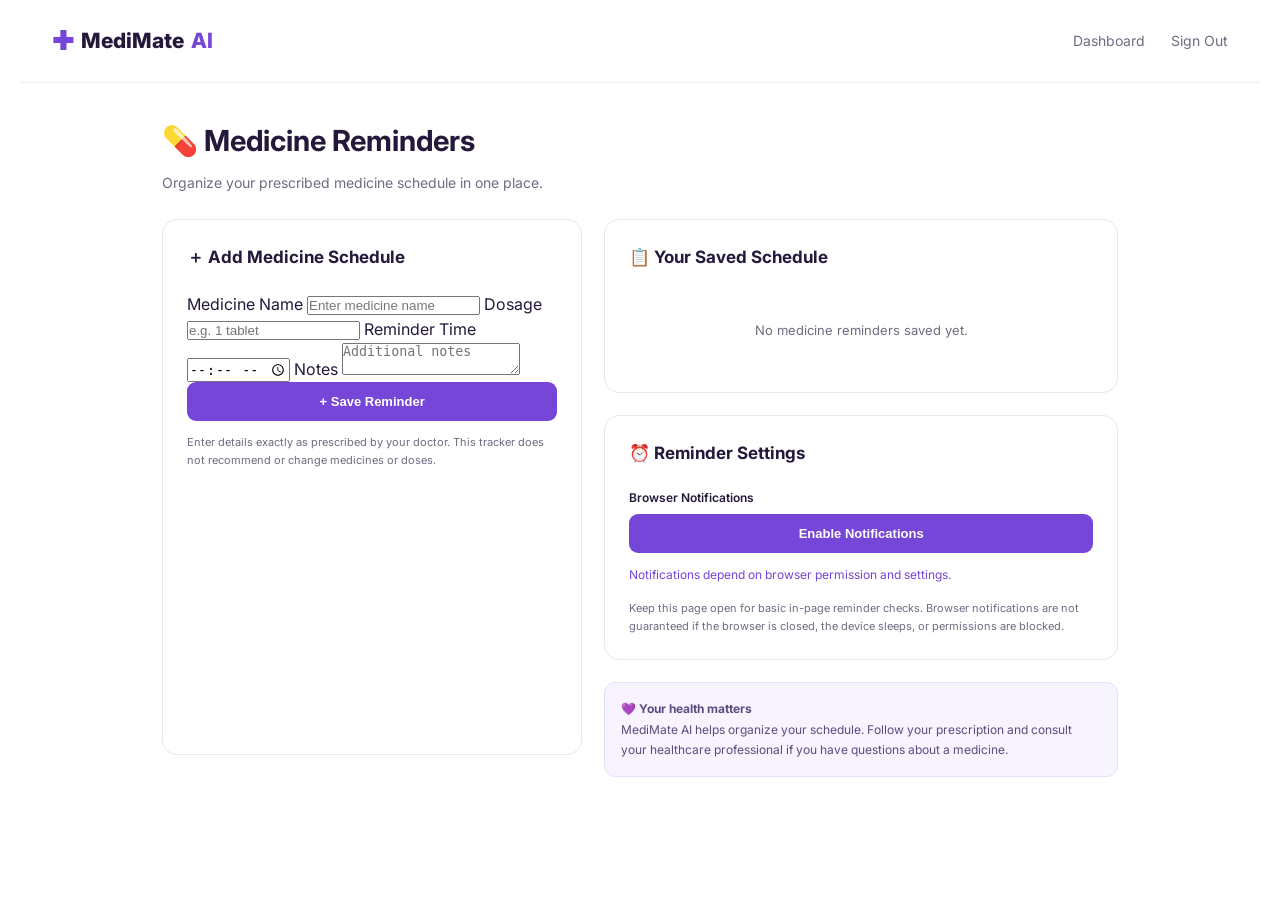
==== src/main/webapp/medicines.html @ 3a0ea6f9 "Initial commit - MediMate" ====
<!DOCTYPE html>
<html lang="en">
<head>
    <meta charset="UTF-8">
    <meta name="viewport" content="width=device-width, initial-scale=1.0">
    <title>Medicine Reminders | MediMate AI</title>
    <link rel="stylesheet" href="css/style.css">

    <style>
        .medicine-page {
            max-width: 1000px;
            margin: 35px auto;
            padding: 0 22px;
        }

        .page-heading {
            margin-bottom: 25px;
        }

        .page-heading h1 {
            font-size: 29px;
            margin-bottom: 8px;
        }

        .page-heading p {
            color: var(--muted);
            font-size: 14px;
        }

        .medicine-grid {
            display: grid;
            grid-template-columns: 0.9fr 1.1fr;
            gap: 22px;
        }

        .medicine-card {
            background: #FFFFFF;
            border: 1px solid var(--border);
            border-radius: 15px;
            padding: 24px;
            margin-bottom: 22px;
        }

        .medicine-card h2 {
            font-size: 17px;
            margin-bottom: 20px;
        }

        .form-group {
            margin-bottom: 16px;
        }

        .form-group label {
            display: block;
            font-size: 12px;
            font-weight: 600;
            margin-bottom: 7px;
        }

        .form-group input,
        .form-group select,
        .form-group textarea {
            width: 100%;
            padding: 11px 12px;
            border: 1px solid var(--border);
            border-radius: 8px;
            background: #FFFFFF;
            font: inherit;
            font-size: 13px;
        }

        .form-group input:focus,
        .form-group select:focus,
        .form-group textarea:focus {
            outline: 2px solid #E2D6FF;
            border-color: var(--purple);
        }

        .form-note {
            color: var(--muted);
            font-size: 11px;
            line-height: 1.6;
            margin-top: 13px;
        }

        .medicine-submit {
            width: 100%;
            border: none;
            border-radius: 9px;
            padding: 12px;
            background: var(--purple);
            color: white;
            font-size: 13px;
            font-weight: 600;
            cursor: pointer;
        }

        .medicine-submit:hover {
            background: var(--purple-dark);
        }

        .medicine-item {
            display: flex;
            align-items: center;
            gap: 13px;
            padding: 16px 0;
            border-bottom: 1px solid #F0EDF5;
        }

        .medicine-item:last-child {
            border-bottom: none;
        }

        .medicine-icon {
            width: 44px;
            height: 44px;
            flex-shrink: 0;
            display: grid;
            place-items: center;
            background: var(--purple-light);
            border-radius: 12px;
            font-size: 21px;
        }

        .medicine-info {
            flex: 1;
            min-width: 0;
        }

        .medicine-info h3 {
            font-size: 13px;
            overflow-wrap: anywhere;
        }

        .medicine-info p {
            color: var(--muted);
            font-size: 11px;
            margin-top: 5px;
        }

        .medicine-time {
            color: var(--purple);
            background: var(--purple-light);
            padding: 6px 9px;
            border-radius: 7px;
            font-size: 11px;
            white-space: nowrap;
        }

        .delete-btn {
            border: 1px solid #F0D5D5;
            background: #FFF5F5;
            color: #B43C3C;
            border-radius: 7px;
            padding: 7px 9px;
            cursor: pointer;
            font-size: 11px;
        }

        .empty-state {
            padding: 28px 8px;
            text-align: center;
            color: var(--muted);
            font-size: 13px;
        }

        .message {
            margin-top: 12px;
            font-size: 12px;
            color: var(--purple);
        }

        .privacy-note {
            background: #F7F3FF;
            border: 1px solid #E9DFFF;
            border-radius: 11px;
            padding: 16px;
            font-size: 12px;
            line-height: 1.7;
            color: #5D4C7D;
        }

        @media(max-width: 700px) {
            .medicine-grid {
                grid-template-columns: 1fr;
            }

            .medicine-card {
                padding: 18px;
            }
        }
    </style>
</head>

<body>

<nav class="navbar">
    <a href="dashboard.html" class="logo">
        <span class="logo-icon">✚</span>
        MediMate <span class="ai-text">AI</span>
    </a>
    <div class="nav-links">
        <a href="dashboard.html">Dashboard</a>
        <a href="index.html">Sign Out</a>
    </div>
</nav>

<main class="medicine-page">

    <header class="page-heading">
        <h1>💊 Medicine Reminders</h1>
        <p>Organize your prescribed medicine schedule in one place.</p>
    </header>

    <div class="medicine-grid">

        <section class="medicine-card">
            <h2>＋ Add Medicine Schedule</h2>
<!-- Existing medicine form ni ee form tho replace cheyyi -->
<form id="medicineForm"
      action="MedicineServlet"
      method="post">

    <label for="medicineName">Medicine Name</label>
    <input type="text"
           id="medicineName"
           name="medicine_name"
           placeholder="Enter medicine name"
           required>

    <label for="medicineDose">Dosage</label>
    <input type="text"
           id="medicineDose"
           name="dosage"
           placeholder="e.g. 1 tablet">

    <label for="medicineTime">Reminder Time</label>
    <input type="time"
           id="medicineTime"
           name="reminder_time"
           required>

    <label for="medicineNotes">Notes</label>
    <textarea id="medicineNotes"
              name="notes"
              placeholder="Additional notes"></textarea>

    <button type="submit" class="medicine-submit">
        + Save Reminder
    </button>
</form>
            <p class="form-note">
                Enter details exactly as prescribed by your doctor.
                This tracker does not recommend or change medicines or doses.
            </p>
        </section>

        <div>
            <section class="medicine-card">
                <h2>📋 Your Saved Schedule</h2>

                <div id="medicineList">
                    <div class="empty-state">
                        No medicine reminders saved yet.
                    </div>
                </div>
            </section>

            <section class="medicine-card">
                <h2>⏰ Reminder Settings</h2>

                <div class="form-group">
                    <label for="reminderPermission">
                        Browser Notifications
                    </label>
                    <button
                        type="button"
                        class="medicine-submit"
                        id="enableNotifications">
                        Enable Notifications
                    </button>
                    <p class="message" id="notificationMessage" role="status">
                        Notifications depend on browser permission and settings.
                    </p>
                </div>

                <p class="form-note">
                    Keep this page open for basic in-page reminder checks.
                    Browser notifications are not guaranteed if the browser
                    is closed, the device sleeps, or permissions are blocked.
                </p>
            </section>

            <div class="privacy-note">
                <strong>💜 Your health matters</strong><br>
                MediMate AI helps organize your schedule. Follow your
                prescription and consult your healthcare professional
                if you have questions about a medicine.
            </div>
        </div>

    </div>
</main>

<script>
    const form = document.getElementById("medicineForm");
    const list = document.getElementById("medicineList");
    const formMessage = document.getElementById("formMessage");

    let medicines = [];
    let notifiedToday = {};

    try {
        medicines = JSON.parse(localStorage.getItem("medimateMedicines") || "[]");
        if (!Array.isArray(medicines)) medicines = [];
    } catch (error) {
        medicines = [];
    }

    function saveMedicines() {
        localStorage.setItem("medimateMedicines", JSON.stringify(medicines));
        renderMedicines();
    }

    function renderMedicines() {
        list.replaceChildren();

        if (medicines.length === 0) {
            const empty = document.createElement("div");
            empty.className = "empty-state";
            empty.textContent = "No medicine reminders saved yet.";
            list.appendChild(empty);
        }

        medicines.forEach(function (medicine) {
            const item = document.createElement("div");
            item.className = "medicine-item";

            const icon = document.createElement("div");
            icon.className = "medicine-icon";
            icon.textContent = "💊";

            const info = document.createElement("div");
            info.className = "medicine-info";

            const name = document.createElement("h3");
            name.textContent = medicine.name;

            const details = document.createElement("p");
            details.textContent =
                [medicine.dose, medicine.notes].filter(Boolean).join(" · ") ||
                "No extra instructions added";

            const time = document.createElement("span");
            time.className = "medicine-time";
            time.textContent = medicine.time;

            const remove = document.createElement("button");
            remove.type = "button";
            remove.className = "delete-btn";
            remove.textContent = "Delete";

            remove.addEventListener("click", function () {
                medicines = medicines.filter(function (entry) {
                    return entry.id !== medicine.id;
                });
                saveMedicines();
            });

            info.appendChild(name);
            info.appendChild(details);

            item.appendChild(icon);
            item.appendChild(info);
            item.appendChild(time);
            item.appendChild(remove);

            list.appendChild(item);
        });

        localStorage.setItem("medimateMedicineCount", medicines.length);
    }

    form.addEventListener("submit", function (event) {
        event.preventDefault();

        const name = document.getElementById("medicineName").value.trim();
        const dose = document.getElementById("medicineDose").value.trim();
        const time = document.getElementById("medicineTime").value;
        const notes = document.getElementById("medicineNotes").value.trim();

        if (!name || !time) {
            formMessage.textContent = "Please enter medicine name and time.";
            return;
        }

        medicines.push({
            id: Date.now().toString() + Math.random().toString(16).slice(2),
            name: name,
            dose: dose,
            time: time,
            notes: notes
        });

        saveMedicines();
        form.reset();
        formMessage.textContent = "Reminder saved successfully!";
    });

    document.getElementById("enableNotifications").addEventListener("click", async function () {
        const message = document.getElementById("notificationMessage");

        if (!("Notification" in window)) {
            message.textContent = "This browser does not support notifications.";
            return;
        }

        try {
            const permission = await Notification.requestPermission();
            message.textContent = permission === "granted"
                ? "Notifications allowed. Keep this page open for reminder checks."
                : "Notification permission was not granted.";
        } catch (error) {
            message.textContent = "Could not enable browser notifications.";
        }
    });

    function checkMedicineReminders() {
        const now = new Date();
        const currentTime = String(now.getHours()).padStart(2, "0") +
            ":" + String(now.getMinutes()).padStart(2, "0");
        const today = now.toDateString();

        medicines.forEach(function (medicine) {
            const key = today + "_" + medicine.id;

            if (medicine.time === currentTime && !notifiedToday[key]) {
                notifiedToday[key] = true;

                if ("Notification" in window &&
                    Notification.permission === "granted") {
                    new Notification("MediMate AI Reminder", {
                        body: "Check your prescribed schedule: " + medicine.name
                    });
                } else {
                    alert("MediMate AI reminder: Check your prescribed schedule for " +
                        medicine.name);
                }
            }
        });
    }

    renderMedicines();
    setInterval(checkMedicineReminders, 30000);
</script>
<script src="js/reminders.js"></script>

</body>
</html>
---- src/main/webapp/css/style.css ----
@import url('https://fonts.googleapis.com/css2?family=Inter:wght@400;500;600;700;800&display=swap');

:root {
    --purple: #7546D8;
    --purple-dark: #5B32B5;
    --purple-light: #F3EEFF;
    --background: #FFFFFF;
    --surface: #FFFFFF;
    --text: #24183B;
    --muted: #716A80;
    --border: #EAE5F2;
    --success: #16845B;
}

* {
    margin: 0;
    padding: 0;
    box-sizing: border-box;
}

html {
    scroll-behavior: smooth;
}

body {
    font-family: 'Inter', Arial, sans-serif;
    background: var(--background);
    color: var(--text);
    line-height: 1.6;
}

a {
    color: inherit;
    text-decoration: none;
}

.navbar {
    max-width: 1240px;
    margin: auto;
    padding: 20px 32px;
    display: flex;
    justify-content: space-between;
    align-items: center;
    border-bottom: 1px solid #F1EDF7;
}

.logo {
    display: flex;
    align-items: center;
    gap: 7px;
    font-size: 21px;
    font-weight: 800;
    color: var(--text);
}

.logo-icon {
    color: var(--purple);
    font-size: 26px;
}

.ai-text {
    color: var(--purple);
}

.nav-links {
    display: flex;
    align-items: center;
    gap: 26px;
    font-size: 14px;
    color: var(--muted);
}

.nav-links a:hover {
    color: var(--purple);
}

.nav-links .nav-button {
    padding: 10px 17px;
    border-radius: 9px;
    background: var(--purple);
    color: white;
}

.nav-links .nav-button:hover {
    background: var(--purple-dark);
    color: white;
}

.hero {
    max-width: 1240px;
    min-height: 590px;
    margin: auto;
    padding: 75px 32px;
    display: grid;
    grid-template-columns: 1fr 1fr;
    align-items: center;
    gap: 55px;
}

.status-pill {
    display: inline-flex;
    align-items: center;
    gap: 9px;
    padding: 8px 13px;
    border-radius: 30px;
    background: var(--purple-light);
    color: var(--purple-dark);
    font-size: 10px;
    font-weight: 700;
    letter-spacing: 1px;
}

.status-dot {
    width: 7px;
    height: 7px;
    background: var(--success);
    border-radius: 50%;
    display: inline-block;
}

.hero h1 {
    font-size: clamp(44px, 5vw, 68px);
    line-height: 1.12;
    letter-spacing: -2.8px;
    margin: 25px 0;
}

.gradient-text {
    color: var(--purple);
}

.hero-description {
    max-width: 470px;
    font-size: 15px;
    line-height: 1.9;
    color: var(--muted);
}

.hero-actions {
    display: flex;
    gap: 13px;
    flex-wrap: wrap;
    margin-top: 27px;
}

.primary-button,
.secondary-button {
    display: inline-flex;
    justify-content: center;
    align-items: center;
    gap: 12px;
    padding: 13px 19px;
    border-radius: 9px;
    font-size: 13px;
    font-weight: 700;
    transition: 0.2s;
}

.primary-button {
    color: #FFFFFF;
    background: var(--purple);
    border: 1px solid var(--purple);
    cursor: pointer;
}

.primary-button:hover {
    background: var(--purple-dark);
    transform: translateY(-2px);
}

.secondary-button {
    color: var(--purple-dark);
    border: 1px solid #D9CCF8;
    background: #FFFFFF;
}

.secondary-button:hover {
    background: var(--purple-light);
}

.trust-note {
    margin-top: 23px;
    color: var(--muted);
    font-size: 12px;
}

.trust-note span {
    color: var(--purple);
}

.hero-visual {
    position: relative;
    min-width: 0;
    padding: 10px;
    border-radius: 25px;
    background: linear-gradient(145deg, #F8F5FF, #FFFFFF);
}

.glow {
    display: none;
}

.dashboard-preview {
    padding: 23px;
    border: 1px solid var(--border);
    border-radius: 18px;
    background: #FFFFFF;
    box-shadow: 0 15px 45px rgba(77, 48, 135, 0.08);
}

.preview-header {
    display: flex;
    align-items: center;
    justify-content: space-between;
    margin-bottom: 19px;
}

.muted-text {
    color: var(--muted);
    font-size: 9px;
    letter-spacing: 0.8px;
}

.preview-header h3 {
    font-size: 19px;
    margin-top: 4px;
}

.avatar {
    width: 38px;
    height: 38px;
    display: grid;
    place-items: center;
    border-radius: 12px;
    background: var(--purple-light);
    color: var(--purple);
    font-weight: 800;
}

.welcome-card {
    display: flex;
    align-items: center;
    justify-content: space-between;
    padding: 20px;
    border-radius: 13px;
    background: #F3EEFF;
    margin-bottom: 14px;
}

.welcome-card h3 {
    font-size: 19px;
    line-height: 1.4;
    margin-top: 6px;
}

.heart-icon {
    font-size: 44px;
    color: var(--purple);
}

.preview-grid {
    display: grid;
    grid-template-columns: 1fr 1fr;
    gap: 12px;
}

.preview-card {
    min-width: 0;
    padding: 15px;
    border: 1px solid var(--border);
    background: #FFFFFF;
    border-radius: 12px;
}

.card-icon {
    font-size: 21px;
    margin-bottom: 6px;
}

.preview-card p {
    font-size: 11px;
    color: var(--muted);
    margin-bottom: 7px;
}

.preview-card h3 {
    font-size: 13px;
    line-height: 1.5;
}

.preview-card h3 span {
    font-size: 10px;
    color: var(--muted);
    font-weight: 400;
}

.progress-track {
    height: 6px;
    margin: 12px 0 7px;
    background: #EDE7F8;
    border-radius: 10px;
    overflow: hidden;
}

.progress-fill {
    width: 62.5%;
    height: 100%;
    background: var(--purple);
    border-radius: 10px;
}

.preview-card small {
    font-size: 9px;
    color: var(--muted);
}

.reminder-badge {
    display: inline-block;
    margin-top: 8px;
    padding: 3px 7px;
    border-radius: 5px;
    background: var(--purple-light);
    color: var(--purple-dark);
    font-size: 9px;
}

.preview-footer {
    display: flex;
    align-items: center;
    gap: 8px;
    margin-top: 17px;
    padding-top: 13px;
    border-top: 1px solid var(--border);
    color: var(--muted);
    font-size: 10px;
}

.online-dot {
    width: 7px;
    height: 7px;
    border-radius: 50%;
    background: var(--success);
}

.footer-sparkle {
    margin-left: auto;
    color: var(--purple);
}

.features-section {
    padding: 75px 32px;
    background: #FAF9FD;
}

.section-heading {
    max-width: 720px;
    margin: 0 auto 38px;
    text-align: center;
}

.section-label {
    color: var(--purple);
    font-size: 10px;
    letter-spacing: 1.5px;
    font-weight: 700;
}

.section-heading h2,
.bottom-cta h2 {
    font-size: clamp(27px, 4vw, 40px);
    line-height: 1.3;
    letter-spacing: -1.3px;
    margin: 13px 0;
}

.section-heading p,
.bottom-cta p {
    color: var(--muted);
    font-size: 14px;
}

.features-grid {
    max-width: 1100px;
    margin: auto;
    display: grid;
    grid-template-columns: repeat(3, 1fr);
    gap: 20px;
}

.feature-card {
    padding: 26px;
    border: 1px solid var(--border);
    border-radius: 15px;
    background: #FFFFFF;
    box-shadow: 0 5px 20px rgba(77, 48, 135, 0.035);
    transition: 0.2s;
}

.feature-card:hover {
    transform: translateY(-4px);
    border-color: #C7B5F1;
    box-shadow: 0 12px 30px rgba(77, 48, 135, 0.08);
}

.feature-icon {
    width: 46px;
    height: 46px;
    display: grid;
    place-items: center;
    border-radius: 12px;
    font-size: 22px;
    margin-bottom: 17px;
    background: var(--purple-light);
}

.water-icon {
    background: #E8F6FF;
}

.medicine-icon {
    background: #F3EEFF;
}

.report-icon {
    background: #EDEFFF;
}

.feature-card h3 {
    font-size: 17px;
    margin-bottom: 8px;
}

.feature-card p {
    font-size: 13px;
    line-height: 1.8;
    color: var(--muted);
}

.bottom-cta {
    max-width: 900px;
    margin: 55px auto 75px;
    padding: 48px 25px;
    text-align: center;
    border: 1px solid #E4DAFA;
    border-radius: 20px;
    background: #F7F3FF;
}

.bottom-cta .primary-button {
    margin-top: 23px;
}

.footer {
    padding: 28px 20px;
    text-align: center;
    border-top: 1px solid var(--border);
}

.footer .logo {
    justify-content: center;
    font-size: 18px;
}

.footer p {
    margin: 10px 0;
    color: var(--muted);
    font-size: 12px;
}

.footer small {
    color: #858091;
    font-size: 10px;
}

/* Registration page styles */

.register-wrapper {
    min-height: 80vh;
    display: flex;
    justify-content: center;
    align-items: center;
    padding: 40px 20px;
}

.register-card {
    width: 100%;
    max-width: 470px;
    padding: 35px;
    border: 1px solid var(--border);
    border-radius: 19px;
    background: #FFFFFF;
    box-shadow: 0 15px 50px rgba(77, 48, 135, 0.08);
}

.register-card h1 {
    font-size: 29px;
    margin: 14px 0 7px;
    letter-spacing: -1px;
}

.register-subtitle {
    color: var(--muted);
    font-size: 13px;
    margin-bottom: 25px;
}

.form-group {
    margin-bottom: 17px;
}

.form-group label {
    display: block;
    font-size: 12px;
    font-weight: 600;
    margin-bottom: 7px;
}

.form-group input {
    width: 100%;
    padding: 12px 13px;
    border: 1px solid #DDD6E9;
    border-radius: 9px;
    background: #FFFFFF;
    color: var(--text);
    font: inherit;
    font-size: 13px;
    outline: none;
}

.form-group input:focus {
    border-color: var(--purple);
    box-shadow: 0 0 0 3px rgba(117, 70, 216, 0.1);
}

.register-submit {
    width: 100%;
    margin-top: 6px;
    font-family: inherit;
}

.register-footer {
    margin-top: 20px;
    text-align: center;
    color: var(--muted);
    font-size: 12px;
}

.register-footer a {
    color: var(--purple);
    font-weight: 700;
}

.register-back {
    display: block;
    margin-top: 18px;
    text-align: center;
    font-size: 12px;
    color: var(--muted);
}

.form-message {
    margin-top: 10px;
    color: #B42318;
    font-size: 12px;
}

@media (max-width: 900px) {
    .hero {
        grid-template-columns: 1fr;
        gap: 40px;
        padding-top: 50px;
    }

    .hero-visual {
        width: 100%;
        max-width: 600px;
        margin: auto;
    }

    .features-grid {
        grid-template-columns: 1fr;
        max-width: 600px;
    }
}

@media (max-width: 520px) {
    .navbar {
        padding: 17px;
    }

    .nav-links {
        gap: 12px;
        font-size: 12px;
    }

    .nav-links a:first-child,
    .nav-links a:nth-child(2) {
        display: none;
    }

    .hero {
        padding: 45px 20px;
    }

    .hero h1 {
        font-size: 47px;
        letter-spacing: -2px;
    }

    .dashboard-preview {
        padding: 14px;
    }

    .welcome-card {
        padding: 14px;
    }

    .preview-card {
        padding: 10px;
    }

    .preview-card h3 {
        font-size: 12px;
    }

    .features-section {
        padding: 55px 20px;
    }

    .bottom-cta {
        margin: 25px 15px 55px;
        padding: 35px 18px;
    }

    .register-card {
        padding: 25px 20px;
    }
}
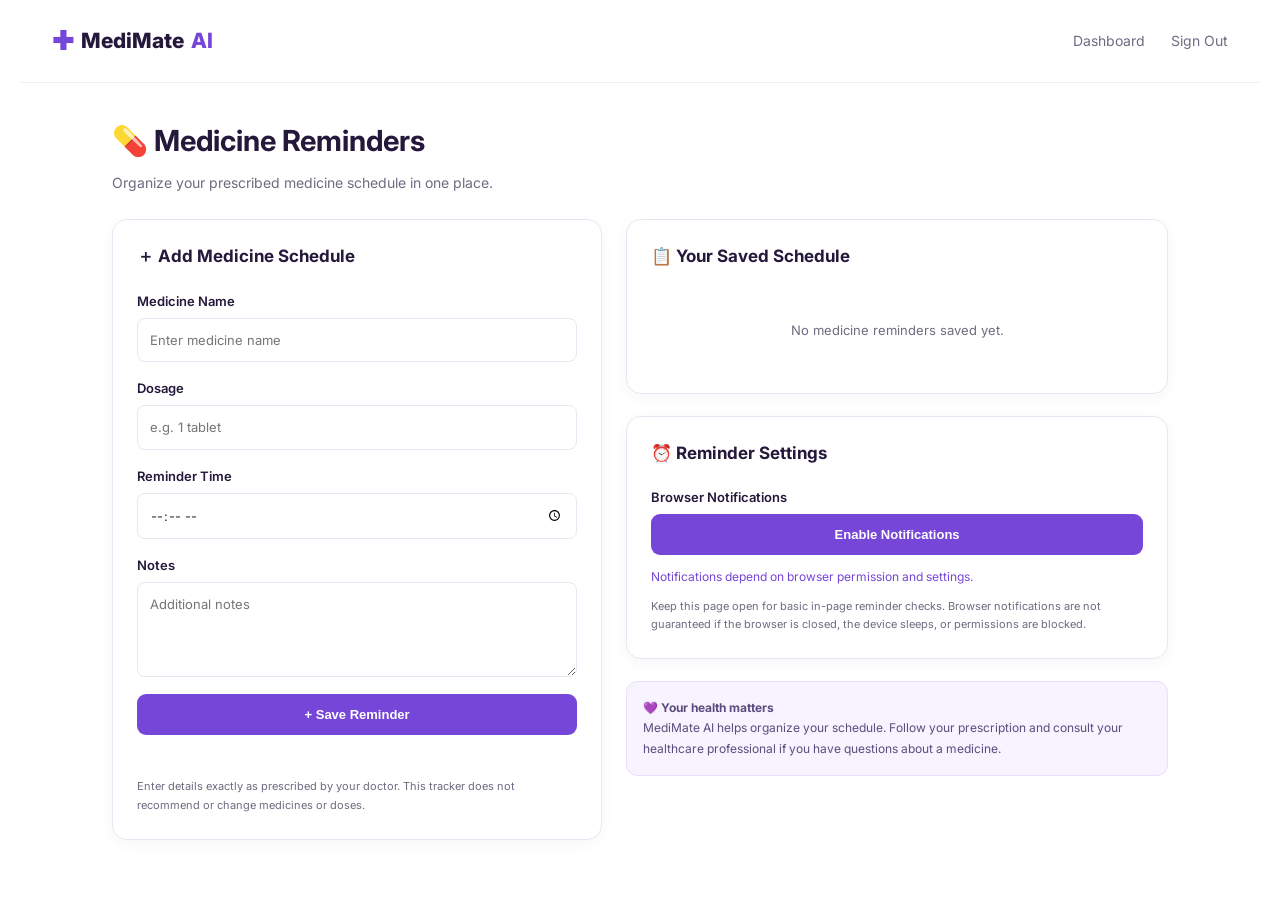
==== commit 39e87157: "Fix medicine page form layout" ====
--- a/src/main/webapp/medicines.html
+++ b/src/main/webapp/medicines.html
@@ -8,8 +8,13 @@
     <link rel="stylesheet" href="css/style.css">
 
     <style>
+        * {
+            box-sizing: border-box;
+        }
+
         .medicine-page {
-            max-width: 1000px;
+            width: 100%;
+            max-width: 1100px;
             margin: 35px auto;
             padding: 0 22px;
         }
@@ -20,54 +25,92 @@
 
         .page-heading h1 {
             font-size: 29px;
-            margin-bottom: 8px;
+            margin: 0 0 8px;
         }
 
         .page-heading p {
             color: var(--muted);
             font-size: 14px;
+            margin: 0;
         }
 
         .medicine-grid {
             display: grid;
-            grid-template-columns: 0.9fr 1.1fr;
-            gap: 22px;
+            grid-template-columns: minmax(0, 0.95fr) minmax(0, 1.05fr);
+            gap: 24px;
+            align-items: start;
         }
 
         .medicine-card {
+            min-width: 0;
             background: #FFFFFF;
             border: 1px solid var(--border);
             border-radius: 15px;
             padding: 24px;
             margin-bottom: 22px;
+            box-shadow: 0 4px 16px rgba(50, 30, 90, 0.04);
         }
 
         .medicine-card h2 {
             font-size: 17px;
-            margin-bottom: 20px;
+            line-height: 1.5;
+            margin: 0 0 22px;
+        }
+
+        /* Form layout */
+        .medicine-form {
+            display: flex;
+            flex-direction: column;
+            gap: 17px;
+            width: 100%;
+        }
+
+        .form-row {
+            display: grid;
+            grid-template-columns: minmax(0, 1fr) minmax(0, 1fr);
+            gap: 16px;
         }
 
         .form-group {
-            margin-bottom: 16px;
+            display: flex;
+            flex-direction: column;
+            min-width: 0;
+            margin: 0;
         }
 
         .form-group label {
             display: block;
-            font-size: 12px;
+            font-size: 13px;
             font-weight: 600;
-            margin-bottom: 7px;
+            margin-bottom: 8px;
+            line-height: 1.4;
         }
 
         .form-group input,
         .form-group select,
         .form-group textarea {
+            display: block;
             width: 100%;
-            padding: 11px 12px;
+            min-width: 0;
+            max-width: 100%;
+            padding: 12px;
             border: 1px solid var(--border);
             border-radius: 8px;
             background: #FFFFFF;
-            font: inherit;
+            color: #292333;
+            font-family: inherit;
             font-size: 13px;
+            line-height: 1.4;
+            box-sizing: border-box;
+        }
+
+        .form-group input {
+            min-height: 43px;
+        }
+
+        .form-group textarea {
+            min-height: 95px;
+            resize: vertical;
         }
 
         .form-group input:focus,
@@ -80,30 +123,45 @@
         .form-note {
             color: var(--muted);
             font-size: 11px;
-            line-height: 1.6;
-            margin-top: 13px;
+            line-height: 1.7;
+            margin: 13px 0 0;
         }
 
         .medicine-submit {
+            display: block;
             width: 100%;
             border: none;
             border-radius: 9px;
-            padding: 12px;
+            padding: 13px 16px;
             background: var(--purple);
             color: white;
             font-size: 13px;
             font-weight: 600;
             cursor: pointer;
+            transition: background 0.2s ease;
         }
 
         .medicine-submit:hover {
             background: var(--purple-dark);
+        }
+
+        .medicine-submit:focus-visible,
+        .delete-btn:focus-visible {
+            outline: 2px solid var(--purple);
+            outline-offset: 3px;
+        }
+
+        .message {
+            margin: 12px 0 0;
+            font-size: 12px;
+            line-height: 1.6;
+            color: var(--purple);
         }
 
         .medicine-item {
             display: flex;
             align-items: center;
-            gap: 13px;
+            gap: 12px;
             padding: 16px 0;
             border-bottom: 1px solid #F0EDF5;
         }
@@ -130,22 +188,27 @@
 
         .medicine-info h3 {
             font-size: 13px;
+            line-height: 1.5;
             overflow-wrap: anywhere;
+            margin: 0;
         }
 
         .medicine-info p {
             color: var(--muted);
             font-size: 11px;
-            margin-top: 5px;
+            line-height: 1.5;
+            margin: 5px 0 0;
+            overflow-wrap: anywhere;
         }
 
         .medicine-time {
             color: var(--purple);
             background: var(--purple-light);
-            padding: 6px 9px;
+            padding: 7px 9px;
             border-radius: 7px;
             font-size: 11px;
             white-space: nowrap;
+            flex-shrink: 0;
         }
 
         .delete-btn {
@@ -153,9 +216,14 @@
             background: #FFF5F5;
             color: #B43C3C;
             border-radius: 7px;
-            padding: 7px 9px;
+            padding: 8px 10px;
             cursor: pointer;
             font-size: 11px;
+            flex-shrink: 0;
+        }
+
+        .delete-btn:hover {
+            background: #FDE8E8;
         }
 
         .empty-state {
@@ -163,12 +231,7 @@
             text-align: center;
             color: var(--muted);
             font-size: 13px;
-        }
-
-        .message {
-            margin-top: 12px;
-            font-size: 12px;
-            color: var(--purple);
+            line-height: 1.6;
         }
 
         .privacy-note {
@@ -181,13 +244,46 @@
             color: #5D4C7D;
         }
 
-        @media(max-width: 700px) {
+        .notification-help {
+            margin-top: 10px;
+        }
+
+        @media (max-width: 800px) {
             .medicine-grid {
-                grid-template-columns: 1fr;
+                grid-template-columns: minmax(0, 1fr);
+                gap: 0;
+            }
+        }
+
+        @media (max-width: 480px) {
+            .medicine-page {
+                margin: 24px auto;
+                padding: 0 14px;
+            }
+
+            .page-heading h1 {
+                font-size: 24px;
             }
 
             .medicine-card {
                 padding: 18px;
+            }
+
+            .form-row {
+                grid-template-columns: minmax(0, 1fr);
+                gap: 17px;
+            }
+
+            .medicine-item {
+                flex-wrap: wrap;
+            }
+
+            .medicine-info {
+                flex-basis: calc(100% - 60px);
+            }
+
+            .medicine-time {
+                margin-left: 56px;
             }
         }
     </style>
@@ -200,6 +296,7 @@
         <span class="logo-icon">✚</span>
         MediMate <span class="ai-text">AI</span>
     </a>
+
     <div class="nav-links">
         <a href="dashboard.html">Dashboard</a>
         <a href="index.html">Sign Out</a>
@@ -215,48 +312,65 @@
 
     <div class="medicine-grid">
 
+        <!-- Add medicine form -->
         <section class="medicine-card">
             <h2>＋ Add Medicine Schedule</h2>
-<!-- Existing medicine form ni ee form tho replace cheyyi -->
-<form id="medicineForm"
-      action="MedicineServlet"
-      method="post">
-
-    <label for="medicineName">Medicine Name</label>
-    <input type="text"
-           id="medicineName"
-           name="medicine_name"
-           placeholder="Enter medicine name"
-           required>
-
-    <label for="medicineDose">Dosage</label>
-    <input type="text"
-           id="medicineDose"
-           name="dosage"
-           placeholder="e.g. 1 tablet">
-
-    <label for="medicineTime">Reminder Time</label>
-    <input type="time"
-           id="medicineTime"
-           name="reminder_time"
-           required>
-
-    <label for="medicineNotes">Notes</label>
-    <textarea id="medicineNotes"
-              name="notes"
-              placeholder="Additional notes"></textarea>
-
-    <button type="submit" class="medicine-submit">
-        + Save Reminder
-    </button>
-</form>
+
+            <form id="medicineForm" class="medicine-form">
+
+                <div class="form-group">
+                    <label for="medicineName">Medicine Name</label>
+                    <input
+                        type="text"
+                        id="medicineName"
+                        name="medicine_name"
+                        placeholder="Enter medicine name"
+                        required>
+                </div>
+
+                <div class="form-group">
+                    <label for="medicineDose">Dosage</label>
+                    <input
+                        type="text"
+                        id="medicineDose"
+                        name="dosage"
+                        placeholder="e.g. 1 tablet">
+                </div>
+
+                <div class="form-group">
+                    <label for="medicineTime">Reminder Time</label>
+                    <input
+                        type="time"
+                        id="medicineTime"
+                        name="reminder_time"
+                        required>
+                </div>
+
+                <div class="form-group">
+                    <label for="medicineNotes">Notes</label>
+                    <textarea
+                        id="medicineNotes"
+                        name="notes"
+                        placeholder="Additional notes"></textarea>
+                </div>
+
+                <button type="submit" class="medicine-submit">
+                    + Save Reminder
+                </button>
+
+                <p class="message" id="formMessage" role="status"
+                   aria-live="polite"></p>
+            </form>
+
             <p class="form-note">
                 Enter details exactly as prescribed by your doctor.
                 This tracker does not recommend or change medicines or doses.
             </p>
         </section>
 
+        <!-- Saved schedule and settings -->
         <div>
+
             <section class="medicine-card">
                 <h2>📋 Your Saved Schedule</h2>
 
@@ -271,21 +385,26 @@
                 <h2>⏰ Reminder Settings</h2>
 
                 <div class="form-group">
-                    <label for="reminderPermission">
+                    <label for="enableNotifications">
                         Browser Notifications
                     </label>
+
                     <button
                         type="button"
                         class="medicine-submit"
                         id="enableNotifications">
                         Enable Notifications
                     </button>
-                    <p class="message" id="notificationMessage" role="status">
+
+                    <p class="message"
+                       id="notificationMessage"
+                       role="status"
+                       aria-live="polite">
                         Notifications depend on browser permission and settings.
                     </p>
                 </div>
 
-                <p class="form-note">
+                <p class="form-note notification-help">
                     Keep this page open for basic in-page reminder checks.
                     Browser notifications are not guaranteed if the browser
                     is closed, the device sleeps, or permissions are blocked.
@@ -298,8 +417,8 @@
                 prescription and consult your healthcare professional
                 if you have questions about a medicine.
             </div>
+
         </div>
-
     </div>
 </main>
 
@@ -312,14 +431,28 @@
     let notifiedToday = {};
 
     try {
-        medicines = JSON.parse(localStorage.getItem("medimateMedicines") || "[]");
-        if (!Array.isArray(medicines)) medicines = [];
+        medicines = JSON.parse(
+            localStorage.getItem("medimateMedicines") || "[]"
+        );
+
+        if (!Array.isArray(medicines)) {
+            medicines = [];
+        }
     } catch (error) {
         medicines = [];
     }
 
     function saveMedicines() {
-        localStorage.setItem("medimateMedicines", JSON.stringify(medicines));
+        localStorage.setItem(
+            "medimateMedicines",
+            JSON.stringify(medicines)
+        );
+
+        localStorage.setItem(
+            "medimateMedicineCount",
+            String(medicines.length)
+        );
+
         renderMedicines();
     }
 
@@ -340,6 +473,7 @@
             const icon = document.createElement("div");
             icon.className = "medicine-icon";
             icon.textContent = "💊";
+            icon.setAttribute("aria-hidden", "true");
 
             const info = document.createElement("div");
             info.className = "medicine-info";
@@ -349,7 +483,9 @@
 
             const details = document.createElement("p");
             details.textContent =
-                [medicine.dose, medicine.notes].filter(Boolean).join(" · ") ||
+                [medicine.dose, medicine.notes]
+                    .filter(Boolean)
+                    .join(" · ") ||
                 "No extra instructions added";
 
             const time = document.createElement("span");
@@ -360,12 +496,18 @@
             remove.type = "button";
             remove.className = "delete-btn";
             remove.textContent = "Delete";
+            remove.setAttribute(
+                "aria-label",
+                "Delete reminder for " + medicine.name
+            );
 
             remove.addEventListener("click", function () {
                 medicines = medicines.filter(function (entry) {
                     return entry.id !== medicine.id;
                 });
+
                 saveMedicines();
+                formMessage.textContent = "Reminder deleted.";
             });
 
             info.appendChild(name);
@@ -379,24 +521,36 @@
             list.appendChild(item);
         });
 
-        localStorage.setItem("medimateMedicineCount", medicines.length);
+        localStorage.setItem(
+            "medimateMedicineCount",
+            String(medicines.length)
+        );
     }
 
     form.addEventListener("submit", function (event) {
         event.preventDefault();
 
-        const name = document.getElementById("medicineName").value.trim();
-        const dose = document.getElementById("medicineDose").value.trim();
-        const time = document.getElementById("medicineTime").value;
-        const notes = document.getElementById("medicineNotes").value.trim();
+        const name =
+            document.getElementById("medicineName").value.trim();
+
+        const dose =
+            document.getElementById("medicineDose").value.trim();
+
+        const time =
+            document.getElementById("medicineTime").value;
+
+        const notes =
+            document.getElementById("medicineNotes").value.trim();
 
         if (!name || !time) {
-            formMessage.textContent = "Please enter medicine name and time.";
+            formMessage.textContent =
+                "Please enter medicine name and reminder time.";
             return;
         }
 
         medicines.push({
-            id: Date.now().toString() + Math.random().toString(16).slice(2),
+            id: Date.now().toString() +
+                Math.random().toString(16).slice(2),
             name: name,
             dose: dose,
             time: time,
@@ -405,31 +559,43 @@
 
         saveMedicines();
         form.reset();
+
         formMessage.textContent = "Reminder saved successfully!";
     });
 
-    document.getElementById("enableNotifications").addEventListener("click", async function () {
-        const message = document.getElementById("notificationMessage");
-
-        if (!("Notification" in window)) {
-            message.textContent = "This browser does not support notifications.";
-            return;
-        }
-
-        try {
-            const permission = await Notification.requestPermission();
-            message.textContent = permission === "granted"
-                ? "Notifications allowed. Keep this page open for reminder checks."
-                : "Notification permission was not granted.";
-        } catch (error) {
-            message.textContent = "Could not enable browser notifications.";
-        }
-    });
+    document
+        .getElementById("enableNotifications")
+        .addEventListener("click", async function () {
+            const message =
+                document.getElementById("notificationMessage");
+
+            if (!("Notification" in window)) {
+                message.textContent =
+                    "This browser does not support notifications.";
+                return;
+            }
+
+            try {
+                const permission =
+                    await Notification.requestPermission();
+
+                message.textContent = permission === "granted"
+                    ? "Notifications allowed. Keep this page open for reminder checks."
+                    : "Notification permission was not granted.";
+            } catch (error) {
+                message.textContent =
+                    "Could not enable browser notifications.";
+            }
+        });
 
     function checkMedicineReminders() {
         const now = new Date();
-        const currentTime = String(now.getHours()).padStart(2, "0") +
-            ":" + String(now.getMinutes()).padStart(2, "0");
+
+        const currentTime =
+            String(now.getHours()).padStart(2, "0") +
+            ":" +
+            String(now.getMinutes()).padStart(2, "0");
+
         const today = now.toDateString();
 
         medicines.forEach(function (medicine) {
@@ -438,14 +604,20 @@
             if (medicine.time === currentTime && !notifiedToday[key]) {
                 notifiedToday[key] = true;
 
-                if ("Notification" in window &&
-                    Notification.permission === "granted") {
+                if (
+                    "Notification" in window &&
+                    Notification.permission === "granted"
+                ) {
                     new Notification("MediMate AI Reminder", {
-                        body: "Check your prescribed schedule: " + medicine.name
+                        body:
+                            "Check your prescribed schedule: " +
+                            medicine.name
                     });
                 } else {
-                    alert("MediMate AI reminder: Check your prescribed schedule for " +
-                        medicine.name);
+                    alert(
+                        "MediMate AI reminder: Check your prescribed " +
+                        "schedule for " + medicine.name
+                    );
                 }
             }
         });
@@ -454,7 +626,8 @@
     renderMedicines();
     setInterval(checkMedicineReminders, 30000);
 </script>
+
 <script src="js/reminders.js"></script>
 
 </body>
-</html>+</html>
